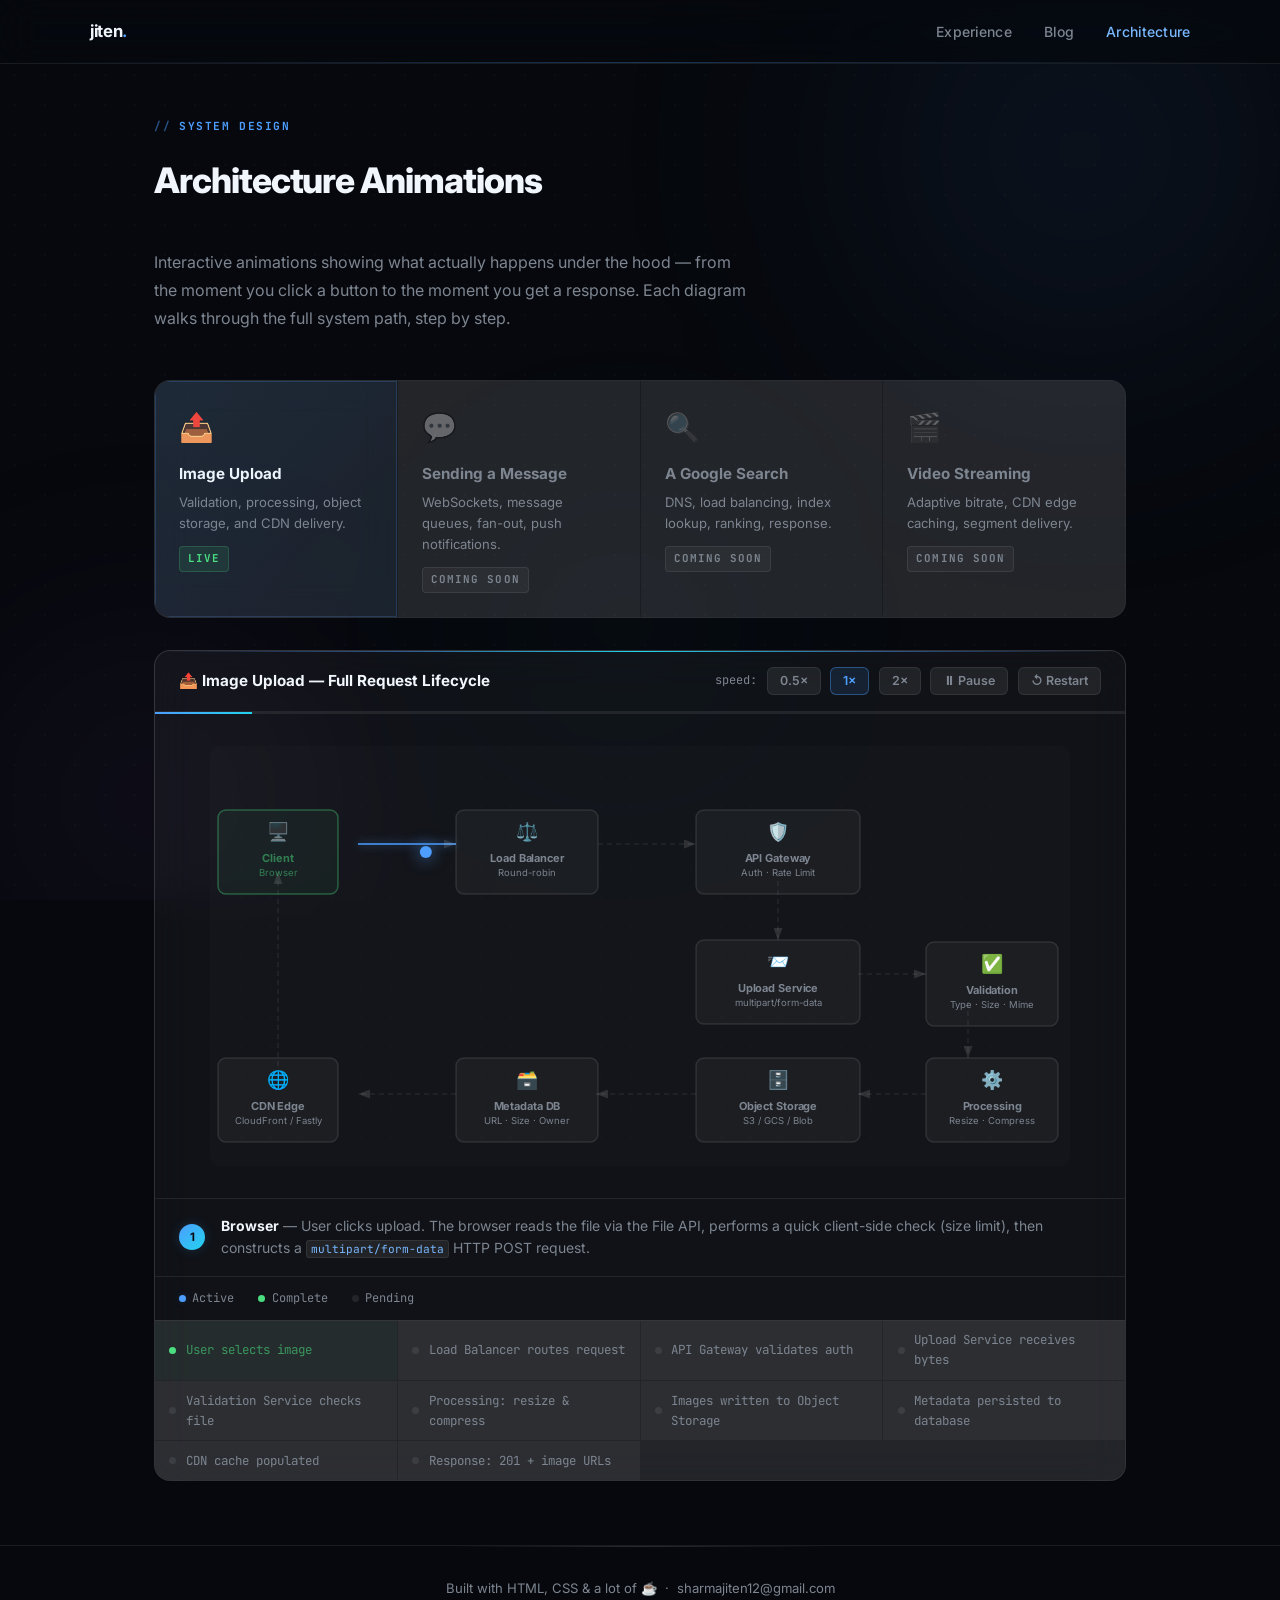
==== architecture.html @ acf3a001 "Initial portfolio" ====
<!DOCTYPE html>
<html lang="en">
<head>
  <meta charset="UTF-8" />
  <meta name="viewport" content="width=device-width, initial-scale=1.0" />
  <title>Architecture · Jiten Sharma</title>
  <link rel="stylesheet" href="css/styles.css" />
  <style>
    .arch-node rect {
      fill: rgba(255,255,255,0.04);
      stroke: rgba(255,255,255,0.1);
      stroke-width: 1.5;
      transition: all .35s;
    }
    .arch-node.active rect {
      fill: rgba(77,158,255,.12);
      stroke: #4d9eff;
      stroke-width: 2;
      filter: drop-shadow(0 0 12px rgba(77,158,255,.5));
    }
    .arch-node.done rect {
      fill: rgba(74,222,128,.05);
      stroke: rgba(74,222,128,.35);
    }
    .arch-node text { fill: #7d8590; font-family: 'Inter', sans-serif; transition: fill .35s; }
    .arch-node .node-label { font-size: 11px; font-weight: 700; letter-spacing: -.01em; }
    .arch-node .node-sub   { font-size: 9.5px; font-weight: 400; }
    .arch-node .node-icon  { font-size: 18px; }
    .arch-node.active text { fill: #f0f6fc; }
    .arch-node.done text   { fill: rgba(74,222,128,.5); }

    .arch-edge {
      fill: none;
      stroke: rgba(255,255,255,.07);
      stroke-width: 1.5;
      stroke-dasharray: 5 4;
      marker-end: url(#arr-default);
    }
    .arch-edge.active {
      stroke: #4d9eff;
      stroke-dasharray: none;
      filter: drop-shadow(0 0 4px rgba(77,158,255,.6));
    }
    .arch-edge.done {
      stroke: rgba(74,222,128,.3);
      stroke-dasharray: none;
    }

    #packet {
      fill: #4d9eff;
      filter: drop-shadow(0 0 8px rgba(77,158,255,.8));
      display: none;
    }
    #packet.visible { display: block; }

    #arch-svg { background: rgba(255,255,255,.012); border-radius: 8px; }
  </style>
</head>
<body>

<div class="bg-orbs">
  <div class="orb orb-1"></div>
  <div class="orb orb-2"></div>
  <div class="orb orb-3"></div>
</div>

<nav>
  <div class="nav-inner">
    <a href="index.html" class="nav-logo">jiten<span>.</span></a>
    <ul class="nav-links">
      <li><a href="index.html">Experience</a></li>
      <li><a href="blog.html">Blog</a></li>
      <li><a href="architecture.html" class="active">Architecture</a></li>
    </ul>
  </div>
</nav>

<main class="page-wrapper">

  <div class="section-label">System Design</div>
  <h1 class="section-title">Architecture Animations</h1>
  <div class="arch-intro">
    <p>
      Interactive animations showing what actually happens under the hood — from the
      moment you click a button to the moment you get a response. Each diagram walks
      through the full system path, step by step.
    </p>
  </div>

  <!-- ── SELECTOR ── -->
  <div class="arch-gallery" id="arch-gallery"></div>

  <!-- ── ANIMATION STAGE ── -->
  <div class="arch-stage">

    <div class="arch-stage-header">
      <div class="arch-stage-title" id="arch-stage-title"></div>
      <div class="arch-controls">
        <span class="speed-label">speed:</span>
        <button class="ctrl-btn" id="btn-slow">0.5×</button>
        <button class="ctrl-btn active-ctrl" id="btn-normal">1×</button>
        <button class="ctrl-btn" id="btn-fast">2×</button>
        <button class="ctrl-btn" id="btn-play">⏸ Pause</button>
        <button class="ctrl-btn" id="btn-restart">↺ Restart</button>
      </div>
    </div>

    <div class="progress-bar-wrap">
      <div class="progress-bar-fill" id="progress-fill"></div>
    </div>

    <div class="arch-canvas-area">
      <svg id="arch-svg" viewBox="0 0 860 420" xmlns="http://www.w3.org/2000/svg" style="width:100%; max-width:860px;">
        <defs>
          <marker id="arr-default" markerWidth="8" markerHeight="6" refX="8" refY="3" orient="auto">
            <polygon points="0 0, 8 3, 0 6" fill="rgba(255,255,255,0.12)"/>
          </marker>
          <marker id="arr-active" markerWidth="8" markerHeight="6" refX="8" refY="3" orient="auto">
            <polygon points="0 0, 8 3, 0 6" fill="#4d9eff"/>
          </marker>
          <marker id="arr-done" markerWidth="8" markerHeight="6" refX="8" refY="3" orient="auto">
            <polygon points="0 0, 8 3, 0 6" fill="rgba(74,222,128,0.4)"/>
          </marker>
          <pattern id="svg-grid" width="30" height="30" patternUnits="userSpaceOnUse">
            <circle cx="1" cy="1" r="0.6" fill="rgba(255,255,255,0.04)"/>
          </pattern>
        </defs>
      </svg>
    </div>

    <div class="arch-step-desc" id="step-desc">
      <div class="step-number" id="step-num">—</div>
      <div class="step-text" id="step-text">Animation starts automatically — or click Restart.</div>
    </div>

    <div class="arch-legend">
      <div class="legend-item"><div class="legend-dot ld-blue"></div> Active</div>
      <div class="legend-item"><div class="legend-dot ld-green"></div> Complete</div>
      <div class="legend-item"><div class="legend-dot ld-gray"></div> Pending</div>
    </div>

    <div class="step-list" id="step-list"></div>

  </div>

</main>

<footer>
  <p>Built with HTML, CSS &amp; a lot of ☕ &nbsp;·&nbsp; <a href="mailto:sharmajiten12@gmail.com">sharmajiten12@gmail.com</a></p>
</footer>

<script src="js/architectures.js"></script>
<script>
  // ── STATE ────────────────────────────────────────────────────────
  let currentArch = null;
  let currentStep = -1;
  let paused      = false;
  let speed       = 1;
  let timer       = null;
  const STEP_DURATION_BASE = 1800;

  // ── DOM REFS ─────────────────────────────────────────────────────
  const svgEl      = document.getElementById('arch-svg');
  const stepNum    = document.getElementById('step-num');
  const stepText   = document.getElementById('step-text');
  const progFill   = document.getElementById('progress-fill');
  const stepList   = document.getElementById('step-list');
  const stageTitle = document.getElementById('arch-stage-title');
  const gallery    = document.getElementById('arch-gallery');
  const btnPlay    = document.getElementById('btn-play');
  const btnRestart = document.getElementById('btn-restart');
  const btnSlow    = document.getElementById('btn-slow');
  const btnNormal  = document.getElementById('btn-normal');
  const btnFast    = document.getElementById('btn-fast');

  // Packet element — created once, re-appended on each load
  const packet = document.createElementNS('http://www.w3.org/2000/svg', 'circle');
  packet.setAttribute('id', 'packet');
  packet.setAttribute('r', '6');

  // ── GALLERY ──────────────────────────────────────────────────────
  function renderGallery() {
    gallery.innerHTML = ARCHITECTURES.map(arch => {
      if (arch.status === 'live') {
        return `
          <div class="arch-preview-card" data-id="${arch.id}" onclick="selectArch('${arch.id}')">
            <div class="arch-icon">${arch.emoji}</div>
            <div class="arch-card-title">${arch.title}</div>
            <div class="arch-card-desc">${arch.cardDesc}</div>
            <span class="arch-badge">Live</span>
          </div>`;
      }
      return `
        <div class="coming-card">
          <div class="arch-icon">${arch.emoji}</div>
          <div class="arch-card-title">${arch.title}</div>
          <div class="arch-card-desc">${arch.cardDesc}</div>
          <span class="arch-badge coming-soon">Coming soon</span>
        </div>`;
    }).join('');
  }

  // ── SELECT ───────────────────────────────────────────────────────
  function selectArch(id) {
    const arch = ARCHITECTURES.find(a => a.id === id && a.status === 'live');
    if (!arch || arch === currentArch) return;
    document.querySelectorAll('.arch-preview-card').forEach(card => {
      card.classList.toggle('active', card.dataset.id === id);
    });
    loadArchitecture(arch);
  }

  // ── LOAD ─────────────────────────────────────────────────────────
  function loadArchitecture(arch) {
    clearTimeout(timer);
    currentArch = arch;

    stageTitle.textContent = arch.stageTitle;
    svgEl.setAttribute('viewBox', arch.viewBox);

    const [,, vw, vh] = arch.viewBox.split(' ');
    const bgRect = `<rect width="${vw}" height="${vh}" fill="url(#svg-grid)" rx="8"/>`;

    const edges = arch.edges.map(e =>
      `<path id="${e.id}" class="arch-edge" d="${e.d}" marker-end="url(#arr-default)"/>`
    ).join('');

    const nodes = arch.nodes.map(n => {
      const cx = n.w / 2;
      return `
        <g id="${n.id}" class="arch-node" transform="translate(${n.x},${n.y})">
          <rect width="${n.w}" height="${n.h}" rx="8"/>
          <text x="${cx}" y="28" text-anchor="middle" class="node-icon">${n.icon}</text>
          <text x="${cx}" y="52" text-anchor="middle" class="node-label">${n.label}</text>
          <text x="${cx}" y="66" text-anchor="middle" class="node-sub">${n.sub}</text>
        </g>`;
    }).join('');

    // Preserve defs, replace everything else
    const defs = svgEl.querySelector('defs');
    svgEl.innerHTML = '';
    svgEl.appendChild(defs);
    svgEl.insertAdjacentHTML('beforeend', bgRect + edges + nodes);
    svgEl.appendChild(packet);

    // Rebuild step pills
    stepList.innerHTML = '';
    arch.steps.forEach((s, i) => {
      const pill = document.createElement('div');
      pill.className = 'step-pill';
      pill.id = `pill-${i}`;
      pill.innerHTML = `<div class="step-dot"></div><span>${s.label}</span>`;
      stepList.appendChild(pill);
    });

    paused = false;
    btnPlay.textContent = '⏸ Pause';
    resetAll();
    setTimeout(() => restart(), 400);
  }

  // ── HELPERS ──────────────────────────────────────────────────────
  function getNodeCenter(nodeId) {
    const g = document.getElementById(nodeId);
    const rect = g.querySelector('rect');
    const [, ox, oy] = g.getAttribute('transform').match(/translate\(([^,]+),\s*([^)]+)\)/);
    return {
      x: parseFloat(ox) + parseFloat(rect.getAttribute('width'))  / 2,
      y: parseFloat(oy) + parseFloat(rect.getAttribute('height')) / 2,
    };
  }

  function setNodeState(id, state) {
    const el = document.getElementById(id);
    if (!el) return;
    el.classList.remove('active', 'done');
    if (state) el.classList.add(state);
  }

  function setEdgeState(id, state) {
    if (!id) return;
    const el = document.getElementById(id);
    if (!el) return;
    el.classList.remove('active', 'done');
    if (state) el.classList.add(state);
    const markerMap = { active: 'arr-active', done: 'arr-done' };
    el.setAttribute('marker-end', `url(#${markerMap[state] || 'arr-default'})`);
  }

  function setPillState(idx, state) {
    const pill = document.getElementById(`pill-${idx}`);
    if (!pill) return;
    pill.classList.remove('active', 'done');
    if (state) pill.classList.add(state);
  }

  // ── PACKET ANIMATION ─────────────────────────────────────────────
  function animatePacket(fromId, toId, duration) {
    if (!fromId || !toId) return Promise.resolve();
    const from = getNodeCenter(fromId);
    const to   = getNodeCenter(toId);
    packet.classList.add('visible');
    packet.setAttribute('cx', from.x);
    packet.setAttribute('cy', from.y);
    return new Promise(resolve => {
      const startTime = performance.now();
      function frame(now) {
        const t    = Math.min((now - startTime) / duration, 1);
        const ease = t < .5 ? 2*t*t : -1+(4-2*t)*t;
        packet.setAttribute('cx', from.x + (to.x - from.x) * ease);
        packet.setAttribute('cy', from.y + (to.y - from.y) * ease);
        if (t < 1) { requestAnimationFrame(frame); }
        else { packet.classList.remove('visible'); resolve(); }
      }
      requestAnimationFrame(frame);
    });
  }

  // ── RESET ────────────────────────────────────────────────────────
  function resetAll() {
    if (!currentArch) return;
    currentArch.steps.forEach((s, i) => {
      setNodeState(s.node, null);
      if (s.edge) setEdgeState(s.edge, null);
      setPillState(i, null);
    });
    packet.classList.remove('visible');
    stepNum.textContent  = '—';
    stepText.innerHTML   = 'Animation starting…';
    progFill.style.width = '0%';
  }

  // ── RUN STEP ─────────────────────────────────────────────────────
  async function runStep(idx) {
    if (!currentArch) return;
    const steps = currentArch.steps;
    if (idx >= steps.length) {
      timer = setTimeout(() => { if (!paused) restart(); }, 2000 / speed);
      return;
    }
    const step = steps[idx];

    if (idx > 0) {
      const prev = steps[idx - 1];
      setNodeState(prev.node, 'done');
      if (prev.edge) setEdgeState(prev.edge, 'done');
      setPillState(idx - 1, 'done');
    }

    if (step.edge) setEdgeState(step.edge, 'active');
    await animatePacket(step.from, step.to, (STEP_DURATION_BASE * 0.45) / speed);

    setNodeState(step.node, 'active');
    setPillState(idx, 'active');
    stepNum.textContent  = step.num;
    stepText.innerHTML   = step.desc;
    progFill.style.width = `${((idx + 1) / steps.length) * 100}%`;

    currentStep = idx;
    timer = setTimeout(() => {
      if (!paused) runStep(idx + 1);
      else currentStep = idx + 1;
    }, (STEP_DURATION_BASE * 0.7) / speed);
  }

  // ── RESTART ──────────────────────────────────────────────────────
  function restart() {
    clearTimeout(timer);
    resetAll();
    currentStep = 0;
    if (!paused) runStep(0);
  }

  // ── CONTROLS ─────────────────────────────────────────────────────
  btnPlay.addEventListener('click', () => {
    paused = !paused;
    btnPlay.textContent = paused ? '▶ Play' : '⏸ Pause';
    if (!paused) runStep(currentStep);
  });
  btnRestart.addEventListener('click', restart);

  function setSpeed(s, btn) {
    speed = s;
    [btnSlow, btnNormal, btnFast].forEach(b => b.classList.remove('active-ctrl'));
    btn.classList.add('active-ctrl');
  }
  btnSlow.addEventListener('click',   () => setSpeed(0.5, btnSlow));
  btnNormal.addEventListener('click', () => setSpeed(1,   btnNormal));
  btnFast.addEventListener('click',   () => setSpeed(2,   btnFast));

  // ── INIT ─────────────────────────────────────────────────────────
  renderGallery();
  const firstLive = ARCHITECTURES.find(a => a.status === 'live');
  if (firstLive) {
    document.querySelector(`[data-id="${firstLive.id}"]`).classList.add('active');
    loadArchitecture(firstLive);
  }
</script>
</body>
</html>
---- css/styles.css ----
@import url('https://fonts.googleapis.com/css2?family=Inter:ital,wght@0,300;0,400;0,500;0,600;0,700;0,800&family=JetBrains+Mono:wght@400;500;600&display=swap');

:root {
  --bg: #06080d;
  --surface: rgba(255,255,255,.042);
  --surface-2: rgba(255,255,255,.07);
  --border: rgba(255,255,255,.08);
  --border-bright: rgba(255,255,255,.14);
  --text: #f0f6fc;
  --muted: #7d8590;
  --accent: #4d9eff;
  --accent-vivid: #79b8ff;
  --accent-purple: #c084fc;
  --accent-green: #4ade80;
  --accent-orange: #fb923c;
  --accent-cyan: #22d3ee;
  --glow-blue: rgba(77,158,255,.18);
  --glow-purple: rgba(192,132,252,.14);
  --font: 'Inter', -apple-system, BlinkMacSystemFont, sans-serif;
  --mono: 'JetBrains Mono', 'Fira Code', monospace;
  --radius: 10px;
  --radius-lg: 16px;
  --nav-height: 64px;
}

*, *::before, *::after { box-sizing: border-box; margin: 0; padding: 0; }
html { scroll-behavior: smooth; }

body {
  background: var(--bg);
  color: var(--text);
  font-family: var(--font);
  font-size: 16px;
  line-height: 1.6;
  -webkit-font-smoothing: antialiased;
  overflow-x: hidden;
}

/* ── DOT GRID ── */
body::before {
  content: '';
  position: fixed;
  inset: 0;
  background-image: radial-gradient(rgba(255,255,255,.025) 1px, transparent 1px);
  background-size: 30px 30px;
  pointer-events: none;
  z-index: 0;
}

/* ── BACKGROUND ORBS ── */
.bg-orbs { position: fixed; inset: 0; pointer-events: none; z-index: 0; overflow: hidden; }

.orb {
  position: absolute;
  border-radius: 50%;
  filter: blur(120px);
}
.orb-1 {
  width: 700px; height: 700px;
  background: radial-gradient(circle, rgba(77,158,255,.11) 0%, transparent 65%);
  top: -200px; right: -150px;
  animation: drift 14s ease-in-out infinite;
}
.orb-2 {
  width: 500px; height: 500px;
  background: radial-gradient(circle, rgba(192,132,252,.10) 0%, transparent 65%);
  bottom: -150px; left: -100px;
  animation: drift 18s ease-in-out infinite reverse;
}
.orb-3 {
  width: 350px; height: 350px;
  background: radial-gradient(circle, rgba(34,211,238,.07) 0%, transparent 65%);
  top: 50%; left: 35%;
  animation: drift 22s ease-in-out infinite;
  animation-delay: -9s;
}

@keyframes drift {
  0%, 100% { transform: translate(0, 0) scale(1); }
  33%       { transform: translate(40px, -25px) scale(1.04); }
  66%       { transform: translate(-25px, 35px) scale(.97); }
}

nav, main, .page-wrapper, footer { position: relative; z-index: 1; }

a { color: var(--accent); text-decoration: none; transition: color .2s; }
a:hover { color: var(--accent-vivid); }

/* ── NAV ── */
nav {
  position: fixed;
  top: 0; left: 0; right: 0;
  height: var(--nav-height);
  background: rgba(6,8,13,.75);
  backdrop-filter: blur(20px) saturate(180%);
  border-bottom: 1px solid var(--border);
  z-index: 100;
  display: flex;
  align-items: center;
  padding: 0 5%;
}
nav::after {
  content: '';
  position: absolute;
  bottom: 0; left: 0; right: 0;
  height: 1px;
  background: linear-gradient(90deg, transparent, rgba(77,158,255,.3), transparent);
}

.nav-inner {
  width: 100%; max-width: 1100px;
  margin: 0 auto;
  display: flex; align-items: center; justify-content: space-between;
}

.nav-logo {
  font-weight: 700; font-size: 1.05rem;
  color: var(--text); letter-spacing: -0.02em;
}
.nav-logo span { color: var(--accent); }

.nav-links { display: flex; gap: 2rem; list-style: none; }
.nav-links a {
  color: var(--muted); font-size: .875rem; font-weight: 500;
  transition: color .2s; letter-spacing: .01em;
}
.nav-links a:hover { color: var(--text); }
.nav-links a.active { color: var(--accent-vivid); }

/* ── LAYOUT ── */
.page-wrapper {
  max-width: 1100px; margin: 0 auto;
  padding: calc(var(--nav-height) + 3rem) 5% 4rem;
}

/* ── GLASS CARD MIXIN ── */
.glass {
  background: var(--surface);
  backdrop-filter: blur(16px) saturate(150%);
  border: 1px solid var(--border);
  border-radius: var(--radius-lg);
  position: relative;
  overflow: hidden;
}
.glass::before {
  content: '';
  position: absolute;
  inset: 0;
  border-radius: inherit;
  background: linear-gradient(135deg, rgba(255,255,255,.04) 0%, transparent 60%);
  pointer-events: none;
}

/* ── HERO ── */
.hero { padding: 5.5rem 0 4rem; position: relative; }

.hero-badge {
  display: inline-flex; align-items: center; gap: .5rem;
  background: rgba(77,158,255,.08);
  border: 1px solid rgba(77,158,255,.22);
  color: var(--accent);
  font-size: .72rem; font-weight: 700;
  font-family: var(--mono);
  padding: .35rem 1rem;
  border-radius: 4px;
  margin-bottom: 1.75rem;
  letter-spacing: .12em;
  text-transform: uppercase;
}
.hero-badge::before { content: '> '; opacity: .5; }

.hero h1 {
  font-size: clamp(2.4rem, 5.5vw, 4.2rem);
  font-weight: 800;
  line-height: 1.08;
  letter-spacing: -0.04em;
  margin-bottom: 1.4rem;
}
.hero h1 .highlight {
  background: linear-gradient(135deg, var(--accent) 0%, var(--accent-cyan) 40%, var(--accent-purple) 100%);
  -webkit-background-clip: text; -webkit-text-fill-color: transparent;
  background-clip: text;
}

.hero-sub {
  font-size: 1.1rem; color: var(--muted);
  max-width: 540px; margin-bottom: 2.5rem; line-height: 1.75;
}

.hero-cta { display: flex; gap: 1rem; flex-wrap: wrap; }

/* ── BUTTONS ── */
.btn {
  display: inline-flex; align-items: center; gap: .5rem;
  padding: .7rem 1.5rem;
  border-radius: var(--radius);
  font-size: .875rem; font-weight: 600;
  transition: all .2s; cursor: pointer; border: none;
  font-family: var(--font);
}

.btn-primary {
  background: var(--accent);
  color: #06080d;
  box-shadow: 0 0 0 0 var(--glow-blue);
}
.btn-primary:hover {
  background: var(--accent-vivid);
  box-shadow: 0 0 28px var(--glow-blue);
  transform: translateY(-1px);
  color: #06080d;
}

.btn-secondary {
  background: var(--surface-2);
  color: var(--text);
  border: 1px solid var(--border-bright);
  backdrop-filter: blur(12px);
}
.btn-secondary:hover {
  border-color: rgba(77,158,255,.4);
  background: rgba(77,158,255,.07);
  box-shadow: 0 0 20px rgba(77,158,255,.08);
  transform: translateY(-1px);
  color: var(--text);
}

/* ── SECTIONS ── */
section { margin-bottom: 5rem; }

.section-label {
  display: inline-flex; align-items: center; gap: .5rem;
  font-size: .7rem; font-weight: 700;
  text-transform: uppercase; letter-spacing: .14em;
  color: var(--accent);
  margin-bottom: 1rem;
  font-family: var(--mono);
}
.section-label::before { content: '//'; opacity: .5; }

.section-title {
  font-size: clamp(1.6rem, 3vw, 2.2rem);
  font-weight: 800; letter-spacing: -0.03em; margin-bottom: 2.5rem;
}

/* ── STATS ── */
.stats-grid {
  display: grid;
  grid-template-columns: repeat(auto-fit, minmax(150px, 1fr));
  gap: 1px;
  background: var(--border);
  border-radius: var(--radius-lg);
  overflow: hidden;
  margin-bottom: 4rem;
  border: 1px solid var(--border);
}

.stat-card {
  background: var(--surface);
  backdrop-filter: blur(16px);
  padding: 2rem 1.5rem;
  text-align: center;
  transition: background .25s;
  position: relative;
}
.stat-card::before {
  content: '';
  position: absolute;
  inset: 0;
  background: linear-gradient(135deg, rgba(77,158,255,.06) 0%, transparent 60%);
  opacity: 0; transition: opacity .25s;
}
.stat-card:hover { background: var(--surface-2); }
.stat-card:hover::before { opacity: 1; }

.stat-number {
  font-size: 2.6rem; font-weight: 800;
  letter-spacing: -0.04em; line-height: 1;
  background: linear-gradient(135deg, var(--accent-vivid), var(--accent-cyan));
  -webkit-background-clip: text; -webkit-text-fill-color: transparent;
  background-clip: text;
  margin-bottom: .4rem;
}
.stat-label { font-size: .78rem; color: var(--muted); font-weight: 500; letter-spacing: .03em; }

/* ── DIVIDER ── */
.divider {
  height: 1px;
  background: linear-gradient(90deg, transparent 0%, var(--border-bright) 20%, var(--border-bright) 80%, transparent 100%);
  margin: 3rem 0;
}

/* ── TIMELINE ── */
.timeline { position: relative; }
.timeline::before {
  content: '';
  position: absolute; left: 0; top: 10px; bottom: 0;
  width: 1px;
  background: linear-gradient(to bottom, var(--accent), rgba(77,158,255,.1) 90%, transparent);
}

.timeline-item { padding-left: 2.25rem; padding-bottom: 3rem; position: relative; }

.timeline-item::before {
  content: '';
  position: absolute; left: -5px; top: 8px;
  width: 11px; height: 11px;
  border-radius: 50%;
  background: var(--accent);
  box-shadow: 0 0 0 3px rgba(77,158,255,.15), 0 0 14px var(--glow-blue);
}
.timeline-item:first-child::before {
  animation: pulse-dot 2s ease-in-out infinite;
}
@keyframes pulse-dot {
  0%, 100% { box-shadow: 0 0 0 3px rgba(77,158,255,.15), 0 0 14px var(--glow-blue); }
  50%       { box-shadow: 0 0 0 6px rgba(77,158,255,.08), 0 0 24px rgba(77,158,255,.35); }
}

.timeline-header {
  display: flex; align-items: flex-start;
  justify-content: space-between; flex-wrap: wrap;
  gap: .5rem; margin-bottom: .5rem;
}
.timeline-role { font-size: 1.05rem; font-weight: 700; color: var(--text); }
.timeline-company { font-size: .875rem; color: var(--accent); font-weight: 500; margin-top: .15rem; }
.timeline-period {
  font-size: .75rem; color: var(--muted);
  font-family: var(--mono); white-space: nowrap;
  background: var(--surface-2);
  border: 1px solid var(--border);
  padding: .2rem .65rem; border-radius: 4px;
}
.timeline-desc { color: var(--muted); font-size: .9rem; margin-top: .6rem; line-height: 1.75; }

/* ── TAGS ── */
.timeline-tags { display: flex; flex-wrap: wrap; gap: .45rem; margin-top: .9rem; }

.tag {
  font-size: .72rem; font-weight: 600;
  padding: .22rem .65rem; border-radius: 4px;
  border: 1px solid var(--border); color: var(--muted);
  background: var(--surface); letter-spacing: .02em;
  transition: all .2s;
}
.tag:hover { border-color: var(--border-bright); color: var(--text); }

.tag-blue  { border-color: rgba(77,158,255,.25);  color: var(--accent);        background: rgba(77,158,255,.06); }
.tag-green { border-color: rgba(74,222,128,.25);  color: var(--accent-green);  background: rgba(74,222,128,.06); }
.tag-purple{ border-color: rgba(192,132,252,.25); color: var(--accent-purple); background: rgba(192,132,252,.06); }
.tag-orange{ border-color: rgba(251,146,60,.25);  color: var(--accent-orange); background: rgba(251,146,60,.06); }

/* ── SKILLS GRID ── */
.skills-grid {
  display: grid;
  grid-template-columns: repeat(auto-fit, minmax(230px, 1fr));
  gap: 1px;
  border: 1px solid var(--border);
  border-radius: var(--radius-lg);
  overflow: hidden;
  background: var(--border);
}

.skill-group {
  background: var(--surface);
  backdrop-filter: blur(16px);
  padding: 1.5rem;
  transition: background .2s;
}
.skill-group:hover { background: var(--surface-2); }

.skill-group-title {
  font-size: .68rem; font-weight: 700;
  text-transform: uppercase; letter-spacing: .12em;
  color: var(--muted); margin-bottom: 1rem;
  font-family: var(--mono);
}
.skill-pills { display: flex; flex-wrap: wrap; gap: .45rem; }

/* ── BLOG ── */
.blog-header { margin-bottom: 3rem; }

.blog-tag-filter { display: flex; gap: .5rem; flex-wrap: wrap; margin-bottom: 2.5rem; }

.filter-btn {
  padding: .35rem .9rem; border-radius: 20px;
  font-size: .78rem; font-weight: 600; letter-spacing: .03em;
  border: 1px solid var(--border);
  background: var(--surface); color: var(--muted);
  cursor: pointer; transition: all .2s;
  font-family: var(--font);
  backdrop-filter: blur(8px);
}
.filter-btn:hover { border-color: var(--border-bright); color: var(--text); }
.filter-btn.active {
  border-color: rgba(77,158,255,.45);
  color: var(--accent); background: rgba(77,158,255,.08);
  box-shadow: 0 0 14px rgba(77,158,255,.08);
}

/* ── POST CARD ── */
.post-card {
  background: var(--surface);
  backdrop-filter: blur(16px) saturate(150%);
  border: 1px solid var(--border);
  border-radius: var(--radius-lg);
  overflow: hidden;
  transition: border-color .25s, transform .2s, box-shadow .25s;
  cursor: pointer;
  position: relative;
}
.post-card::after {
  content: '';
  position: absolute; inset: 0; border-radius: inherit;
  background: linear-gradient(135deg, rgba(77,158,255,.04) 0%, transparent 60%);
  opacity: 0; transition: opacity .25s; pointer-events: none;
}
.post-card:hover {
  border-color: rgba(77,158,255,.35);
  transform: translateY(-3px);
  box-shadow: 0 12px 40px rgba(0,0,0,.4), 0 0 0 1px rgba(77,158,255,.1), 0 0 30px rgba(77,158,255,.06);
}
.post-card:hover::after { opacity: 1; }

.post-banner {
  width: 100%; aspect-ratio: 16/8;
  display: flex; align-items: center; justify-content: center;
  font-size: 3.5rem; position: relative; overflow: hidden;
}
.post-banner::after {
  content: '';
  position: absolute; inset: 0;
  background: linear-gradient(to bottom, transparent 50%, rgba(6,8,13,.6) 100%);
}

/* Category-specific banner gradients */
.banner-tpm    { background: linear-gradient(135deg, #060e1c 0%, #0a1f3d 40%, #081529 100%); }
.banner-tech   { background: linear-gradient(135deg, #08061c 0%, #1a0a3d 40%, #100828 100%); }
.banner-life   { background: linear-gradient(135deg, #07160a 0%, #0d2e18 40%, #082010 100%); }
.banner-misc   { background: linear-gradient(135deg, #1a0a06 0%, #2d1308 40%, #1a0d04 100%); }

.post-body { padding: 1.25rem 1.25rem 1.5rem; }
.post-title {
  font-size: 1rem; font-weight: 700; line-height: 1.4;
  margin-bottom: .5rem; color: var(--text);
  letter-spacing: -.01em;
}
.post-excerpt { font-size: .875rem; color: var(--muted); line-height: 1.7; margin-bottom: 1rem; }
.post-footer {
  display: flex; align-items: center; justify-content: space-between;
  font-size: .78rem; color: var(--muted);
}
.post-read-time { font-family: var(--mono); }
.post-read-more {
  color: var(--accent); font-weight: 600; font-size: .8rem;
  transition: color .2s;
}
.post-read-more:hover { color: var(--accent-vivid); }

/* Featured post */
.featured-post {
  grid-column: 1 / -1;
  display: grid; grid-template-columns: 1fr 1fr; gap: 0;
}
@media (max-width: 640px) { .featured-post { grid-template-columns: 1fr; } }
.featured-post .post-banner { aspect-ratio: 1; font-size: 5rem; }
.featured-post .post-body { display: flex; flex-direction: column; justify-content: center; padding: 2rem; }
.featured-post .post-title { font-size: 1.35rem; }
.featured-post .post-excerpt { display: block; -webkit-line-clamp: unset; }

.featured-label {
  font-size: .68rem; font-weight: 700; text-transform: uppercase;
  letter-spacing: .14em; color: var(--accent-vivid); margin-bottom: .75rem;
  font-family: var(--mono);
}
.featured-label::before { content: '★ '; }

/* Blog meta row */
.blog-meta { display: flex; align-items: center; gap: .75rem; margin-bottom: .75rem; }
.blog-date { font-size: .75rem; color: var(--muted); font-family: var(--mono); }
.blog-cat {
  font-size: .68rem; font-weight: 700; text-transform: uppercase;
  letter-spacing: .09em; padding: .2rem .55rem; border-radius: 4px;
}
.cat-tpm     { background: rgba(77,158,255,.1);  color: var(--accent); }
.cat-tech    { background: rgba(192,132,252,.1); color: var(--accent-purple); }
.cat-life    { background: rgba(74,222,128,.1);  color: var(--accent-green); }
.cat-thoughts{ background: rgba(251,146,60,.1);  color: var(--accent-orange); }

.posts-grid {
  display: grid;
  grid-template-columns: repeat(auto-fill, minmax(310px, 1fr));
  gap: 1px;
  background: var(--border);
  border: 1px solid var(--border);
  border-radius: var(--radius-lg);
  overflow: hidden;
}
.posts-grid .post-card { border-radius: 0; border: none; }
.posts-grid .post-card:hover { border-radius: 0; }

/* Newsletter */
.newsletter {
  margin-top: 3rem;
  background: var(--surface);
  backdrop-filter: blur(20px);
  border: 1px solid var(--border-bright);
  border-radius: var(--radius-lg);
  padding: 3rem;
  text-align: center;
  position: relative; overflow: hidden;
}
.newsletter::before {
  content: '';
  position: absolute; top: 0; left: 50%; transform: translateX(-50%);
  width: 60%; height: 1px;
  background: linear-gradient(90deg, transparent, var(--accent), transparent);
}
.newsletter h3 { font-size: 1.3rem; font-weight: 700; letter-spacing: -.02em; margin-bottom: .5rem; }
.newsletter p { color: var(--muted); margin-bottom: 1.75rem; }
.newsletter-form { display: flex; gap: .75rem; max-width: 400px; margin: 0 auto; flex-wrap: wrap; justify-content: center; }
.newsletter-form input {
  flex: 1; min-width: 200px;
  padding: .65rem 1rem;
  border-radius: var(--radius); border: 1px solid var(--border-bright);
  background: rgba(255,255,255,.04); color: var(--text);
  font-family: var(--font); font-size: .9rem;
  backdrop-filter: blur(8px);
  transition: border-color .2s;
}
.newsletter-form input::placeholder { color: var(--muted); }
.newsletter-form input:focus { outline: none; border-color: rgba(77,158,255,.5); box-shadow: 0 0 0 3px rgba(77,158,255,.08); }

/* ── ARCHITECTURE ── */
.arch-intro { max-width: 600px; margin-bottom: 3rem; }
.arch-intro p { color: var(--muted); line-height: 1.75; }

.arch-gallery {
  display: grid;
  grid-template-columns: repeat(auto-fill, minmax(240px, 1fr));
  gap: 1px;
  background: var(--border);
  border: 1px solid var(--border);
  border-radius: var(--radius-lg);
  overflow: hidden;
  margin-bottom: 2rem;
}

.arch-preview-card {
  background: var(--surface);
  backdrop-filter: blur(16px);
  padding: 1.5rem;
  transition: background .2s;
  cursor: pointer;
  position: relative;
}
.arch-preview-card::before {
  content: '';
  position: absolute; inset: 0;
  background: linear-gradient(135deg, rgba(77,158,255,.05) 0%, transparent 70%);
  opacity: 0; transition: opacity .2s;
}
.arch-preview-card:hover { background: var(--surface-2); }
.arch-preview-card:hover::before { opacity: 1; }
.arch-preview-card.active {
  background: rgba(77,158,255,.07);
  box-shadow: inset 0 0 0 1px rgba(77,158,255,.2);
}
.arch-preview-card.active::before { opacity: 1; }

.arch-icon { font-size: 1.75rem; margin-bottom: .75rem; }
.arch-card-title { font-weight: 700; margin-bottom: .35rem; font-size: .95rem; }
.arch-card-desc { font-size: .82rem; color: var(--muted); line-height: 1.6; }

.arch-badge {
  display: inline-block; margin-top: .75rem;
  font-size: .68rem; font-weight: 700; text-transform: uppercase;
  letter-spacing: .1em; padding: .2rem .5rem; border-radius: 4px;
  background: rgba(74,222,128,.1); color: var(--accent-green);
  border: 1px solid rgba(74,222,128,.2);
  font-family: var(--mono);
}
.arch-badge.coming-soon {
  background: var(--surface); color: var(--muted);
  border-color: var(--border);
}

.coming-card {
  background: var(--surface);
  padding: 1.5rem;
  position: relative; overflow: hidden;
}
.coming-card .arch-icon { opacity: .3; }
.coming-card .arch-card-title { color: var(--muted); }

/* ── ARCH STAGE ── */
.arch-stage {
  background: var(--surface);
  backdrop-filter: blur(20px);
  border: 1px solid var(--border-bright);
  border-radius: var(--radius-lg);
  overflow: hidden;
  position: relative;
}
.arch-stage::before {
  content: '';
  position: absolute; top: 0; left: 0; right: 0; height: 1px;
  background: linear-gradient(90deg, transparent, rgba(77,158,255,.5), var(--accent-cyan), rgba(77,158,255,.5), transparent);
}

.arch-stage-header {
  padding: 1rem 1.5rem;
  border-bottom: 1px solid var(--border);
  display: flex; align-items: center;
  justify-content: space-between; flex-wrap: wrap; gap: 1rem;
}
.arch-stage-title { font-weight: 700; font-size: .95rem; }

.arch-controls { display: flex; align-items: center; gap: .6rem; }

.ctrl-btn {
  background: var(--surface-2); border: 1px solid var(--border);
  color: var(--muted); border-radius: 6px;
  padding: .35rem .75rem; font-size: .78rem; font-weight: 600;
  cursor: pointer; transition: all .2s; font-family: var(--font);
}
.ctrl-btn:hover { border-color: var(--border-bright); color: var(--text); }
.ctrl-btn.active-ctrl {
  background: rgba(77,158,255,.12); color: var(--accent);
  border-color: rgba(77,158,255,.4);
}

.speed-label { font-size: .75rem; color: var(--muted); font-family: var(--mono); }

.progress-bar-wrap { height: 2px; background: var(--border); overflow: hidden; }
.progress-bar-fill {
  height: 100%;
  background: linear-gradient(90deg, var(--accent), var(--accent-cyan));
  box-shadow: 0 0 8px var(--glow-blue);
  transition: width .4s ease; width: 0%;
}

.arch-canvas-area { padding: 2rem; overflow-x: auto; }
#arch-svg { display: block; margin: 0 auto; max-width: 100%; }

.arch-step-desc {
  padding: 1rem 1.5rem; border-top: 1px solid var(--border);
  min-height: 64px; display: flex; align-items: center; gap: 1rem;
}
.step-number {
  flex-shrink: 0; width: 26px; height: 26px; border-radius: 50%;
  background: linear-gradient(135deg, var(--accent), var(--accent-cyan));
  color: #06080d; font-size: .72rem; font-weight: 700;
  display: flex; align-items: center; justify-content: center;
  box-shadow: 0 0 12px var(--glow-blue);
}
.step-text { font-size: .875rem; color: var(--muted); }
.step-text strong { color: var(--text); }
.step-text code {
  font-family: var(--mono); font-size: .8em;
  background: var(--surface-2); border: 1px solid var(--border);
  padding: .1em .35em; border-radius: 3px; color: var(--accent-vivid);
}

.arch-legend {
  display: flex; gap: 1.5rem;
  padding: .75rem 1.5rem; border-top: 1px solid var(--border);
  font-size: .75rem; color: var(--muted); flex-wrap: wrap;
  font-family: var(--mono);
}
.legend-item { display: flex; align-items: center; gap: .4rem; }
.legend-dot { width: 7px; height: 7px; border-radius: 50%; }
.ld-blue   { background: var(--accent); box-shadow: 0 0 6px var(--glow-blue); }
.ld-green  { background: var(--accent-green); }
.ld-gray   { background: var(--border); }

/* ── STEP PILLS ── */
.step-list {
  display: grid;
  grid-template-columns: repeat(auto-fill, minmax(210px, 1fr));
  gap: 1px; background: var(--border);
  border-top: 1px solid var(--border);
}
.step-pill {
  display: flex; align-items: center; gap: .6rem;
  padding: .6rem .9rem;
  background: var(--surface); font-size: .78rem; color: var(--muted);
  transition: all .3s; font-family: var(--mono);
}
.step-pill.active {
  background: rgba(77,158,255,.07); color: var(--accent-vivid);
}
.step-pill.done { background: rgba(74,222,128,.04); color: rgba(74,222,128,.6); }
.step-dot {
  width: 7px; height: 7px; border-radius: 50%;
  background: var(--border); flex-shrink: 0; transition: all .3s;
}
.step-pill.active .step-dot {
  background: var(--accent);
  box-shadow: 0 0 8px var(--glow-blue);
  animation: pulse-dot 1.2s ease-in-out infinite;
}
.step-pill.done .step-dot { background: var(--accent-green); }

/* ── FOOTER ── */
footer {
  border-top: 1px solid var(--border);
  padding: 2rem 5%; text-align: center;
  color: var(--muted); font-size: .82rem;
  position: relative; z-index: 1;
}
footer::before {
  content: '';
  position: absolute; top: 0; left: 50%; transform: translateX(-50%);
  width: 30%; height: 1px;
  background: linear-gradient(90deg, transparent, var(--border-bright), transparent);
}
footer a { color: var(--muted); }
footer a:hover { color: var(--accent); }

/* ── CONTACT CARD ── */
.contact-card {
  background: var(--surface);
  backdrop-filter: blur(16px);
  border: 1px solid var(--border-bright);
  border-radius: var(--radius-lg);
  padding: 2.5rem;
  position: relative; overflow: hidden;
}
.contact-card::before {
  content: '';
  position: absolute; top: 0; left: 0; right: 0; height: 1px;
  background: linear-gradient(90deg, transparent, rgba(192,132,252,.5), transparent);
}

/* ── POST MODAL ── */
.post-modal-backdrop {
  position: fixed; inset: 0; z-index: 500;
  background: rgba(6,8,13,.85);
  backdrop-filter: blur(8px);
  display: flex; align-items: flex-start; justify-content: center;
  padding: 2rem 1rem 4rem;
  overflow-y: auto;
  opacity: 0; pointer-events: none;
  transition: opacity .25s;
}
.post-modal-backdrop.open { opacity: 1; pointer-events: all; }

.post-modal {
  background: #0d1117;
  border: 1px solid var(--border-bright);
  border-radius: var(--radius-lg);
  width: 100%; max-width: 720px;
  position: relative; overflow: hidden;
  margin: auto;
  transform: translateY(24px);
  transition: transform .3s cubic-bezier(.34,1.56,.64,1);
}
.post-modal-backdrop.open .post-modal { transform: translateY(0); }

.post-modal-banner {
  width: 100%; padding: 3rem 2rem;
  display: flex; align-items: center; justify-content: center;
  font-size: 4.5rem;
}

.post-modal-close {
  position: absolute; top: 1rem; right: 1rem; z-index: 2;
  background: rgba(255,255,255,.08);
  border: 1px solid var(--border);
  color: var(--muted);
  width: 32px; height: 32px; border-radius: 50%;
  cursor: pointer; font-size: .85rem;
  display: flex; align-items: center; justify-content: center;
  transition: all .2s; font-family: var(--font);
}
.post-modal-close:hover { background: rgba(255,255,255,.14); color: var(--text); }

.post-modal-inner { padding: 0 2.5rem 2.5rem; }

.post-modal-meta {
  display: flex; align-items: center; gap: .75rem;
  margin-bottom: 1rem; flex-wrap: wrap;
}
.post-modal-read-time { font-family: var(--mono); font-size: .75rem; color: var(--muted); margin-left: auto; }

.post-modal-title {
  font-size: 1.5rem; font-weight: 800;
  letter-spacing: -.03em; line-height: 1.25;
  margin-bottom: 1.75rem;
}

.post-modal-body { color: var(--muted); line-height: 1.85; font-size: .95rem; }
.post-modal-body p { margin-bottom: 1.1rem; }
.post-modal-body h3 {
  font-size: 1rem; font-weight: 700;
  color: var(--text); margin: 1.75rem 0 .6rem;
  letter-spacing: -.01em;
}
.post-modal-body ul, .post-modal-body ol { padding-left: 1.5rem; margin-bottom: 1.1rem; }
.post-modal-body li { margin-bottom: .45rem; }
.post-modal-body strong { color: var(--text); }
.post-modal-body em { color: var(--accent-vivid); font-style: italic; }
.post-modal-body code {
  font-family: var(--mono); font-size: .82em;
  background: var(--surface-2); border: 1px solid var(--border);
  padding: .15em .4em; border-radius: 3px; color: var(--accent-vivid);
}

/* ── RESPONSIVE ── */
@media (max-width: 640px) {
  .hero { padding: 3rem 0 2rem; }
  .stats-grid { grid-template-columns: repeat(2, 1fr); }
  .skills-grid { grid-template-columns: 1fr; }
}
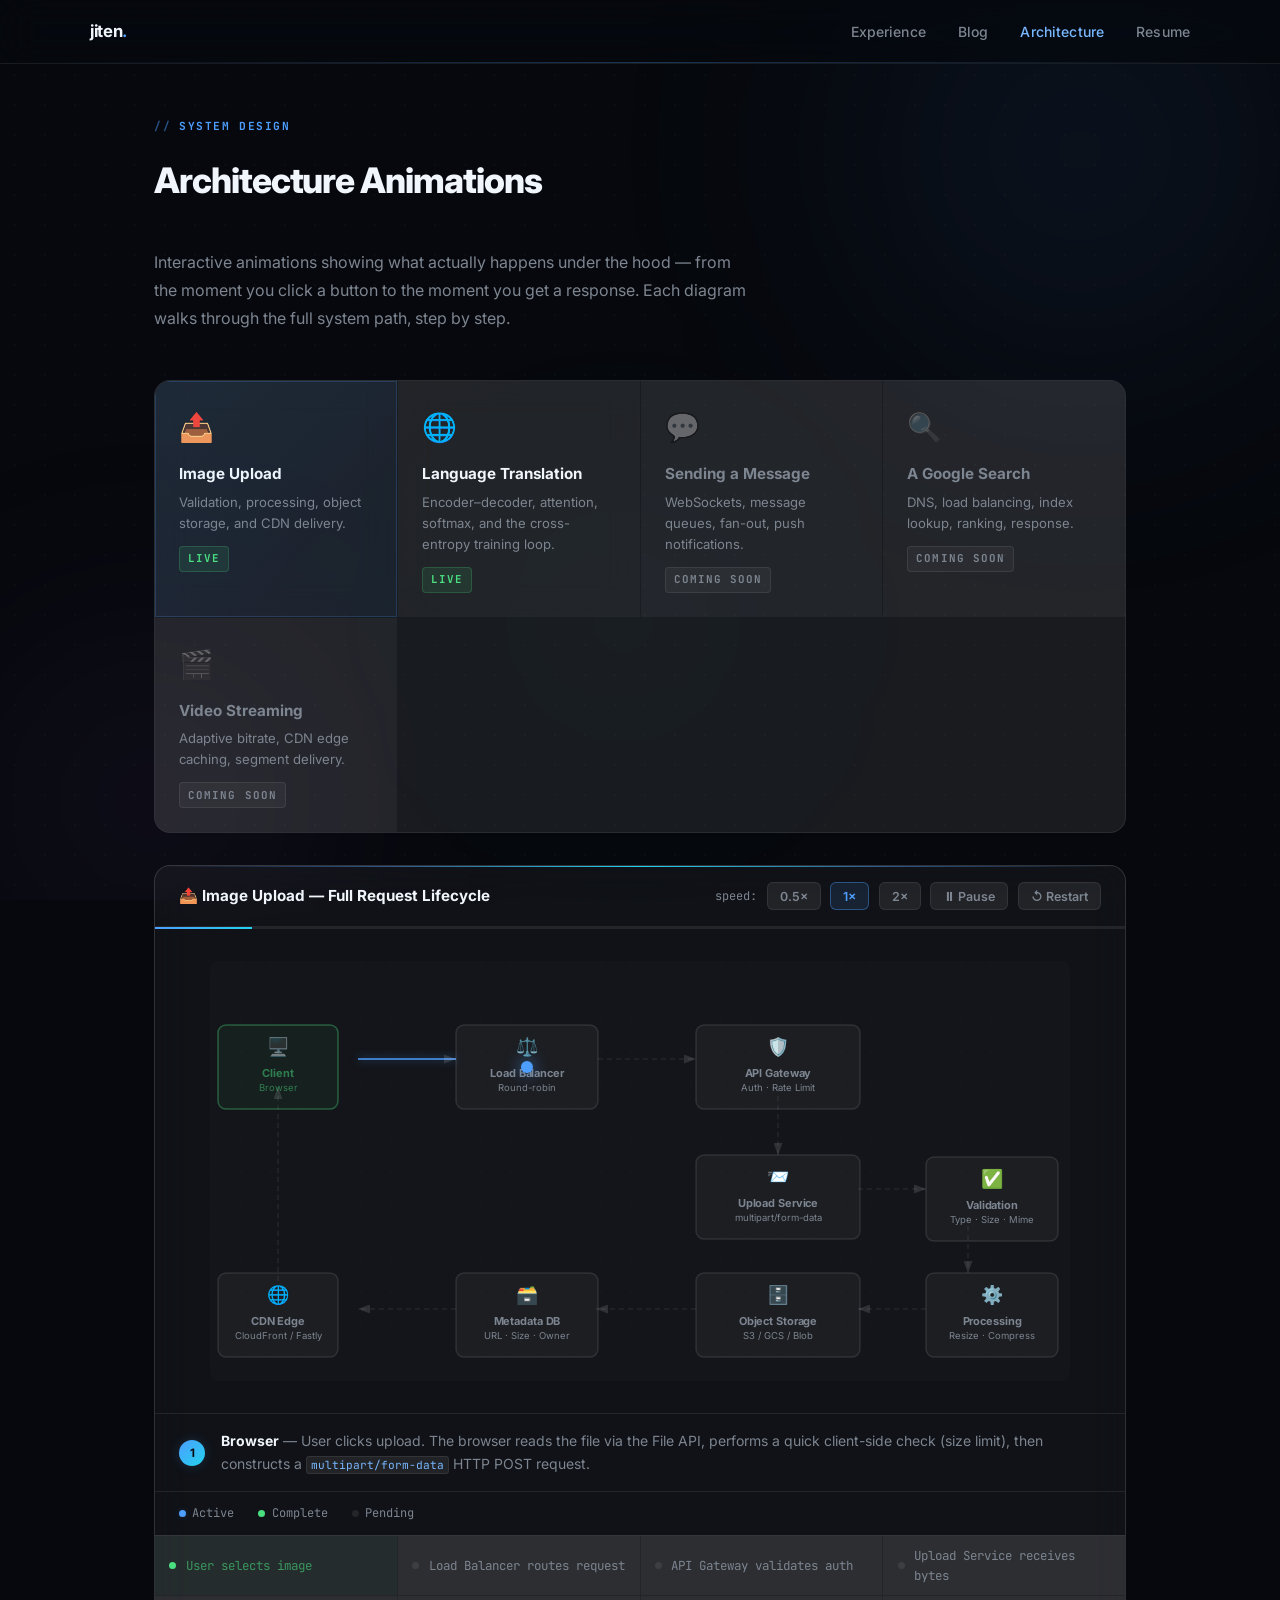
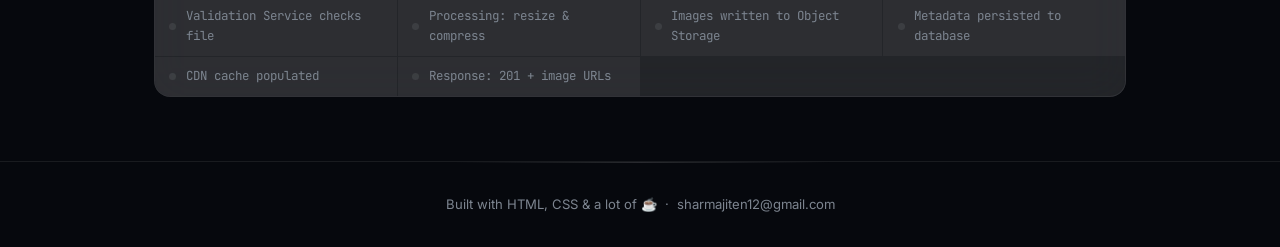
==== commit 1e1a791a: "Add Resume link to site nav on every page Resume was only reachable from the homepage hero button; n" ====
--- a/architecture.html
+++ b/architecture.html
@@ -71,6 +71,7 @@
       <li><a href="index.html">Experience</a></li>
       <li><a href="blog.html">Blog</a></li>
       <li><a href="architecture.html" class="active">Architecture</a></li>
+      <li><a href="resume.html">Resume</a></li>
     </ul>
   </div>
 </nav>
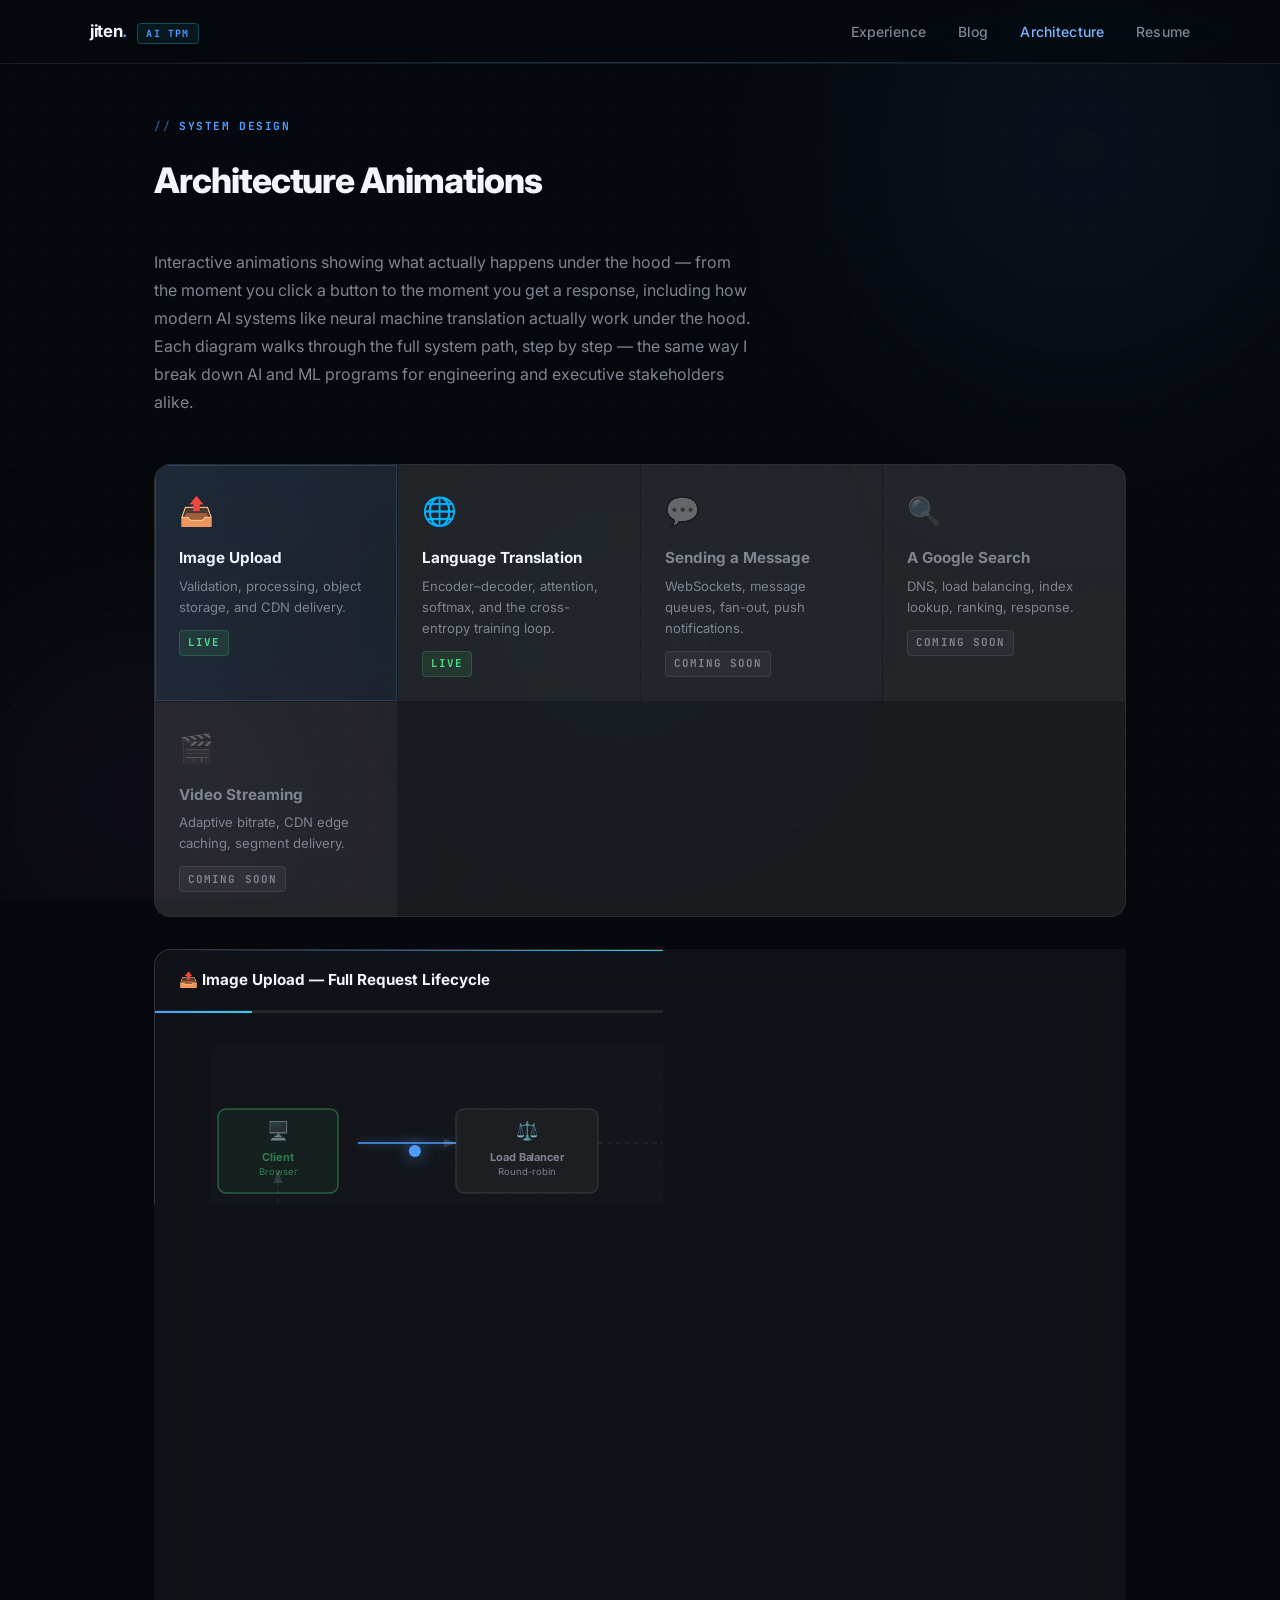
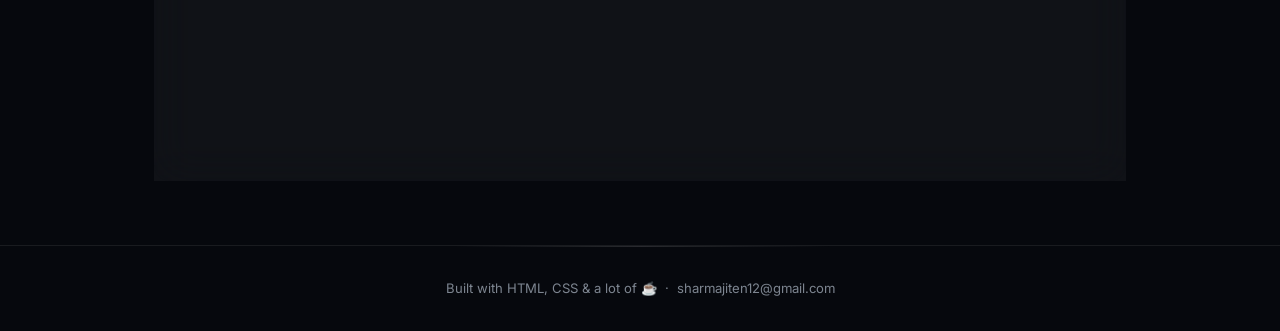
==== commit 0de66f1f: "Reposition site around AI TPM personal brand Foregrounds the AI Technical Program Manager identity a" ====
--- a/architecture.html
+++ b/architecture.html
@@ -3,7 +3,7 @@
 <head>
   <meta charset="UTF-8" />
   <meta name="viewport" content="width=device-width, initial-scale=1.0" />
-  <title>Architecture · Jiten Sharma</title>
+  <title>Architecture · Jiten Sharma, AI TPM</title>
   <link rel="stylesheet" href="css/styles.css" />
   <style>
     .arch-node rect {
@@ -66,7 +66,7 @@
 
 <nav>
   <div class="nav-inner">
-    <a href="index.html" class="nav-logo">jiten<span>.</span></a>
+    <a href="index.html" class="nav-logo">jiten<span>.</span><span class="nav-ai-badge">AI TPM</span></a>
     <ul class="nav-links">
       <li><a href="index.html">Experience</a></li>
       <li><a href="blog.html">Blog</a></li>
@@ -83,8 +83,10 @@
   <div class="arch-intro">
     <p>
       Interactive animations showing what actually happens under the hood — from the
-      moment you click a button to the moment you get a response. Each diagram walks
-      through the full system path, step by step.
+      moment you click a button to the moment you get a response, including how modern
+      AI systems like neural machine translation actually work under the hood. Each
+      diagram walks through the full system path, step by step — the same way I break
+      down AI and ML programs for engineering and executive stakeholders alike.
     </p>
   </div>
 
--- a/css/styles.css
+++ b/css/styles.css
@@ -349,6 +349,19 @@
 .tag-green { border-color: rgba(74,222,128,.25);  color: var(--accent-green);  background: rgba(74,222,128,.06); }
 .tag-purple{ border-color: rgba(192,132,252,.25); color: var(--accent-purple); background: rgba(192,132,252,.06); }
 .tag-orange{ border-color: rgba(251,146,60,.25);  color: var(--accent-orange); background: rgba(251,146,60,.06); }
+.tag-cyan  { border-color: rgba(34,211,238,.3);   color: var(--accent-cyan);   background: rgba(34,211,238,.08); }
+
+/* ── NAV AI BADGE ── */
+.nav-ai-badge {
+  font-family: var(--mono); font-size: .62rem; font-weight: 700;
+  letter-spacing: .12em; text-transform: uppercase;
+  color: var(--accent-cyan);
+  background: rgba(34,211,238,.08);
+  border: 1px solid rgba(34,211,238,.28);
+  padding: .2rem .55rem; border-radius: 4px;
+  margin-left: .6rem;
+}
+@media (max-width: 640px) { .nav-ai-badge { display: none; } }
 
 /* ── SKILLS GRID ── */
 .skills-grid {
@@ -434,6 +447,7 @@
 }
 
 /* Category-specific banner gradients */
+.banner-ai     { background: linear-gradient(135deg, #04191c 0%, #0a3a40 40%, #082b2f 100%); }
 .banner-tpm    { background: linear-gradient(135deg, #060e1c 0%, #0a1f3d 40%, #081529 100%); }
 .banner-tech   { background: linear-gradient(135deg, #08061c 0%, #1a0a3d 40%, #100828 100%); }
 .banner-life   { background: linear-gradient(135deg, #07160a 0%, #0d2e18 40%, #082010 100%); }
@@ -482,6 +496,7 @@
   font-size: .68rem; font-weight: 700; text-transform: uppercase;
   letter-spacing: .09em; padding: .2rem .55rem; border-radius: 4px;
 }
+.cat-ai      { background: rgba(34,211,238,.1);  color: var(--accent-cyan); }
 .cat-tpm     { background: rgba(77,158,255,.1);  color: var(--accent); }
 .cat-tech    { background: rgba(192,132,252,.1); color: var(--accent-purple); }
 .cat-life    { background: rgba(74,222,128,.1);  color: var(--accent-green); }
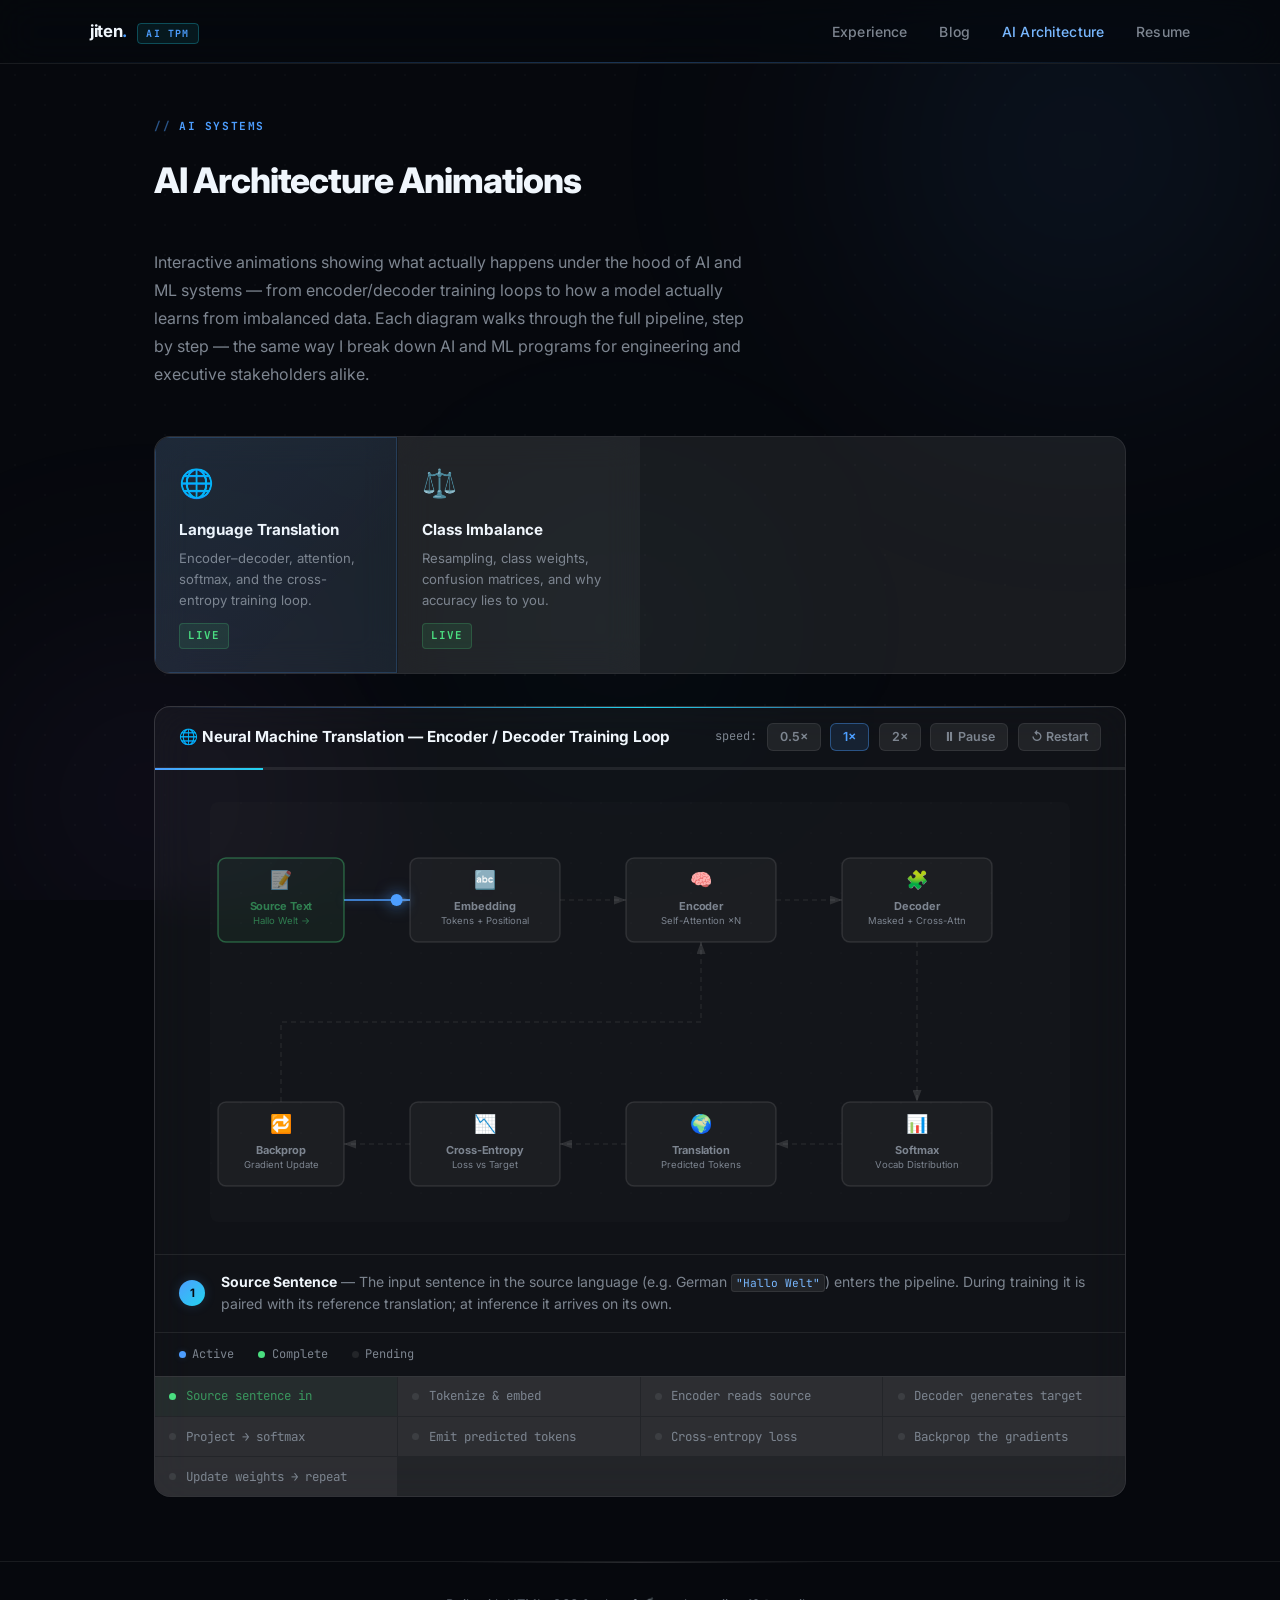
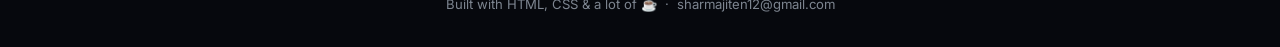
==== commit 891d1190: "Rename Architecture section to AI Architecture, AI-only scope Renames the nav link and page title/he" ====
--- a/architecture.html
+++ b/architecture.html
@@ -3,7 +3,7 @@
 <head>
   <meta charset="UTF-8" />
   <meta name="viewport" content="width=device-width, initial-scale=1.0" />
-  <title>Architecture · Jiten Sharma, AI TPM</title>
+  <title>AI Architecture · Jiten Sharma, AI TPM</title>
   <link rel="stylesheet" href="css/styles.css" />
   <style>
     .arch-node rect {
@@ -70,7 +70,7 @@
     <ul class="nav-links">
       <li><a href="index.html">Experience</a></li>
       <li><a href="blog.html">Blog</a></li>
-      <li><a href="architecture.html" class="active">Architecture</a></li>
+      <li><a href="architecture.html" class="active">AI Architecture</a></li>
       <li><a href="resume.html">Resume</a></li>
     </ul>
   </div>
@@ -78,15 +78,15 @@
 
 <main class="page-wrapper">
 
-  <div class="section-label">System Design</div>
-  <h1 class="section-title">Architecture Animations</h1>
+  <div class="section-label">AI Systems</div>
+  <h1 class="section-title">AI Architecture Animations</h1>
   <div class="arch-intro">
     <p>
-      Interactive animations showing what actually happens under the hood — from the
-      moment you click a button to the moment you get a response, including how modern
-      AI systems like neural machine translation actually work under the hood. Each
-      diagram walks through the full system path, step by step — the same way I break
-      down AI and ML programs for engineering and executive stakeholders alike.
+      Interactive animations showing what actually happens under the hood of AI and ML
+      systems — from encoder/decoder training loops to how a model actually learns from
+      imbalanced data. Each diagram walks through the full pipeline, step by step — the
+      same way I break down AI and ML programs for engineering and executive stakeholders
+      alike.
     </p>
   </div>
 
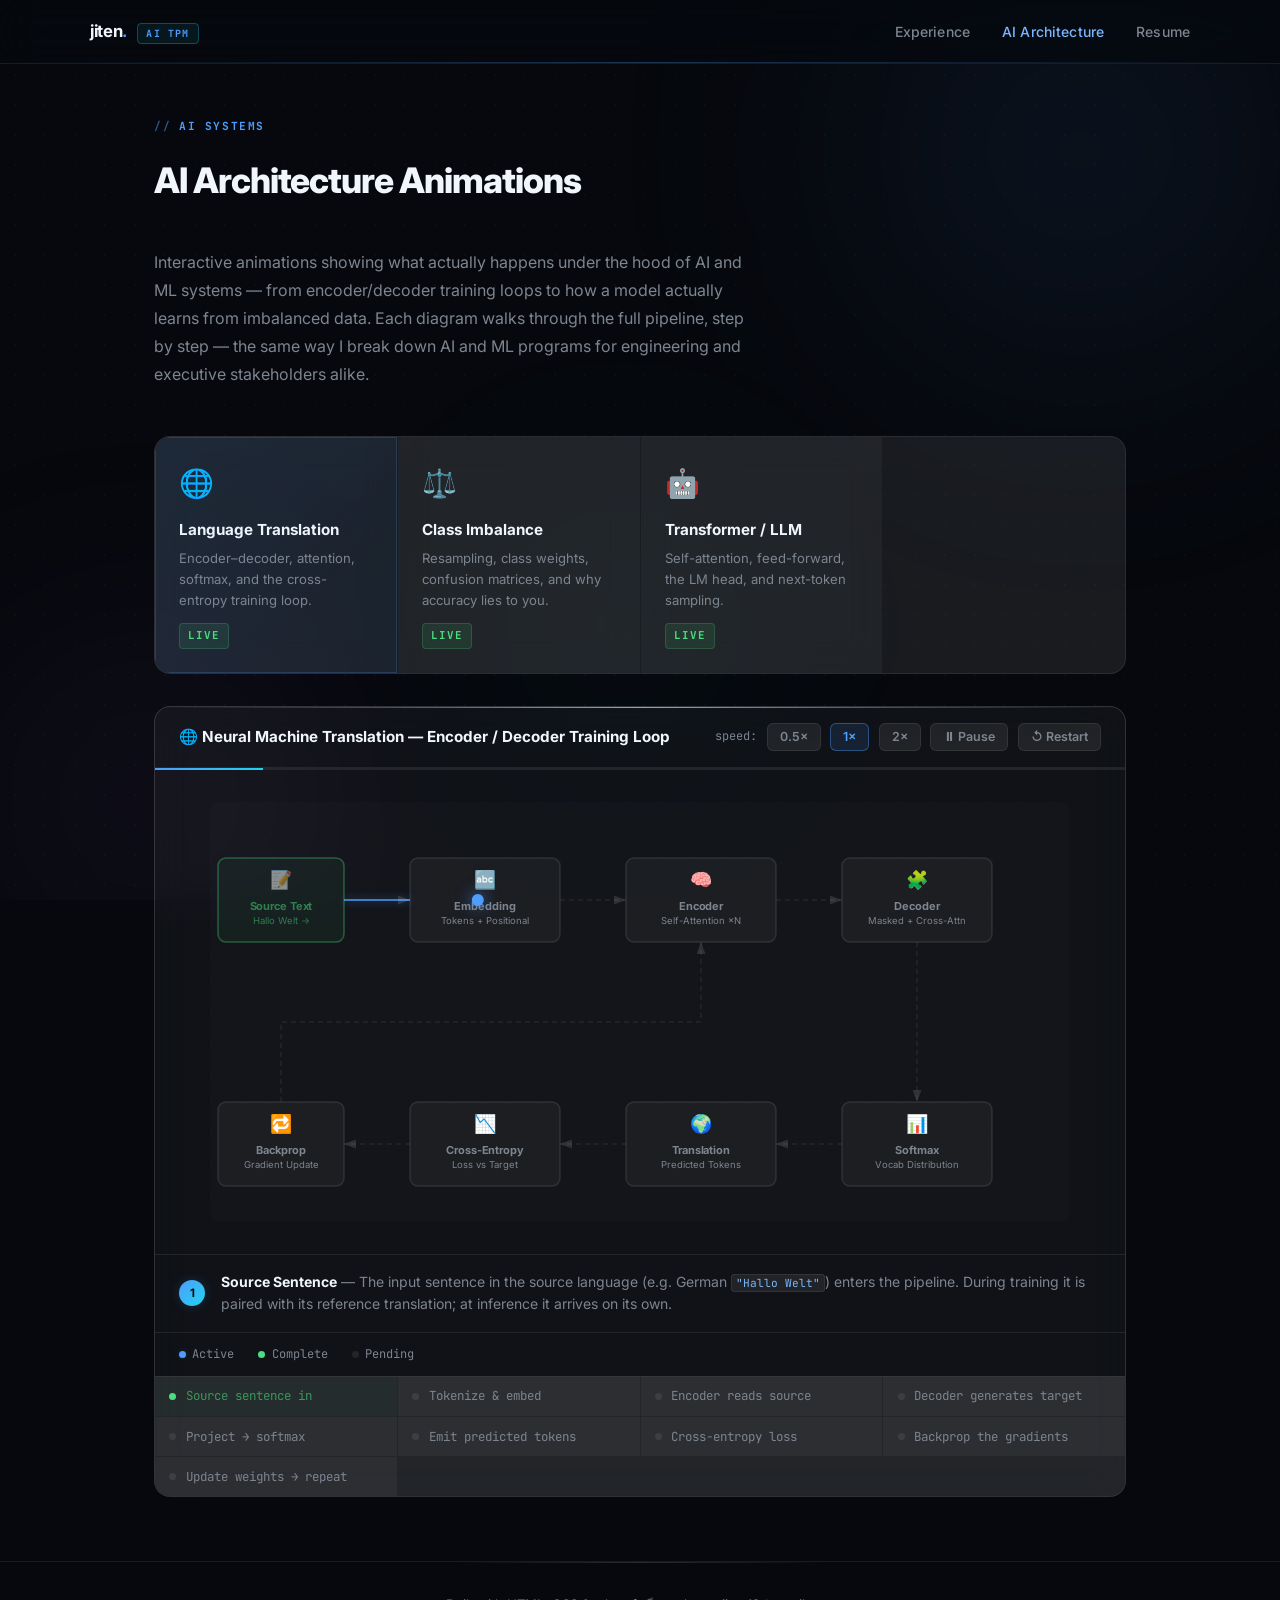
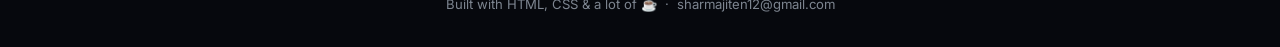
==== commit ab5ecd61: "Reposition experience around Real-Time CDP and MarTech - Rewrite Adobe role, hero, and resume summar" ====
--- a/architecture.html
+++ b/architecture.html
@@ -69,7 +69,7 @@
     <a href="index.html" class="nav-logo">jiten<span>.</span><span class="nav-ai-badge">AI TPM</span></a>
     <ul class="nav-links">
       <li><a href="index.html">Experience</a></li>
-      <li><a href="blog.html">Blog</a></li>
+      <!-- Blog hidden for now: <li><a href="blog.html">Blog</a></li> -->
       <li><a href="architecture.html" class="active">AI Architecture</a></li>
       <li><a href="resume.html">Resume</a></li>
     </ul>
--- a/css/styles.css
+++ b/css/styles.css
@@ -826,5 +826,6 @@
 @media (max-width: 640px) {
   .hero { padding: 3rem 0 2rem; }
   .stats-grid { grid-template-columns: repeat(2, 1fr); }
+  .stats-grid .stat-card:last-child:nth-child(odd) { grid-column: 1 / -1; }
   .skills-grid { grid-template-columns: 1fr; }
 }
